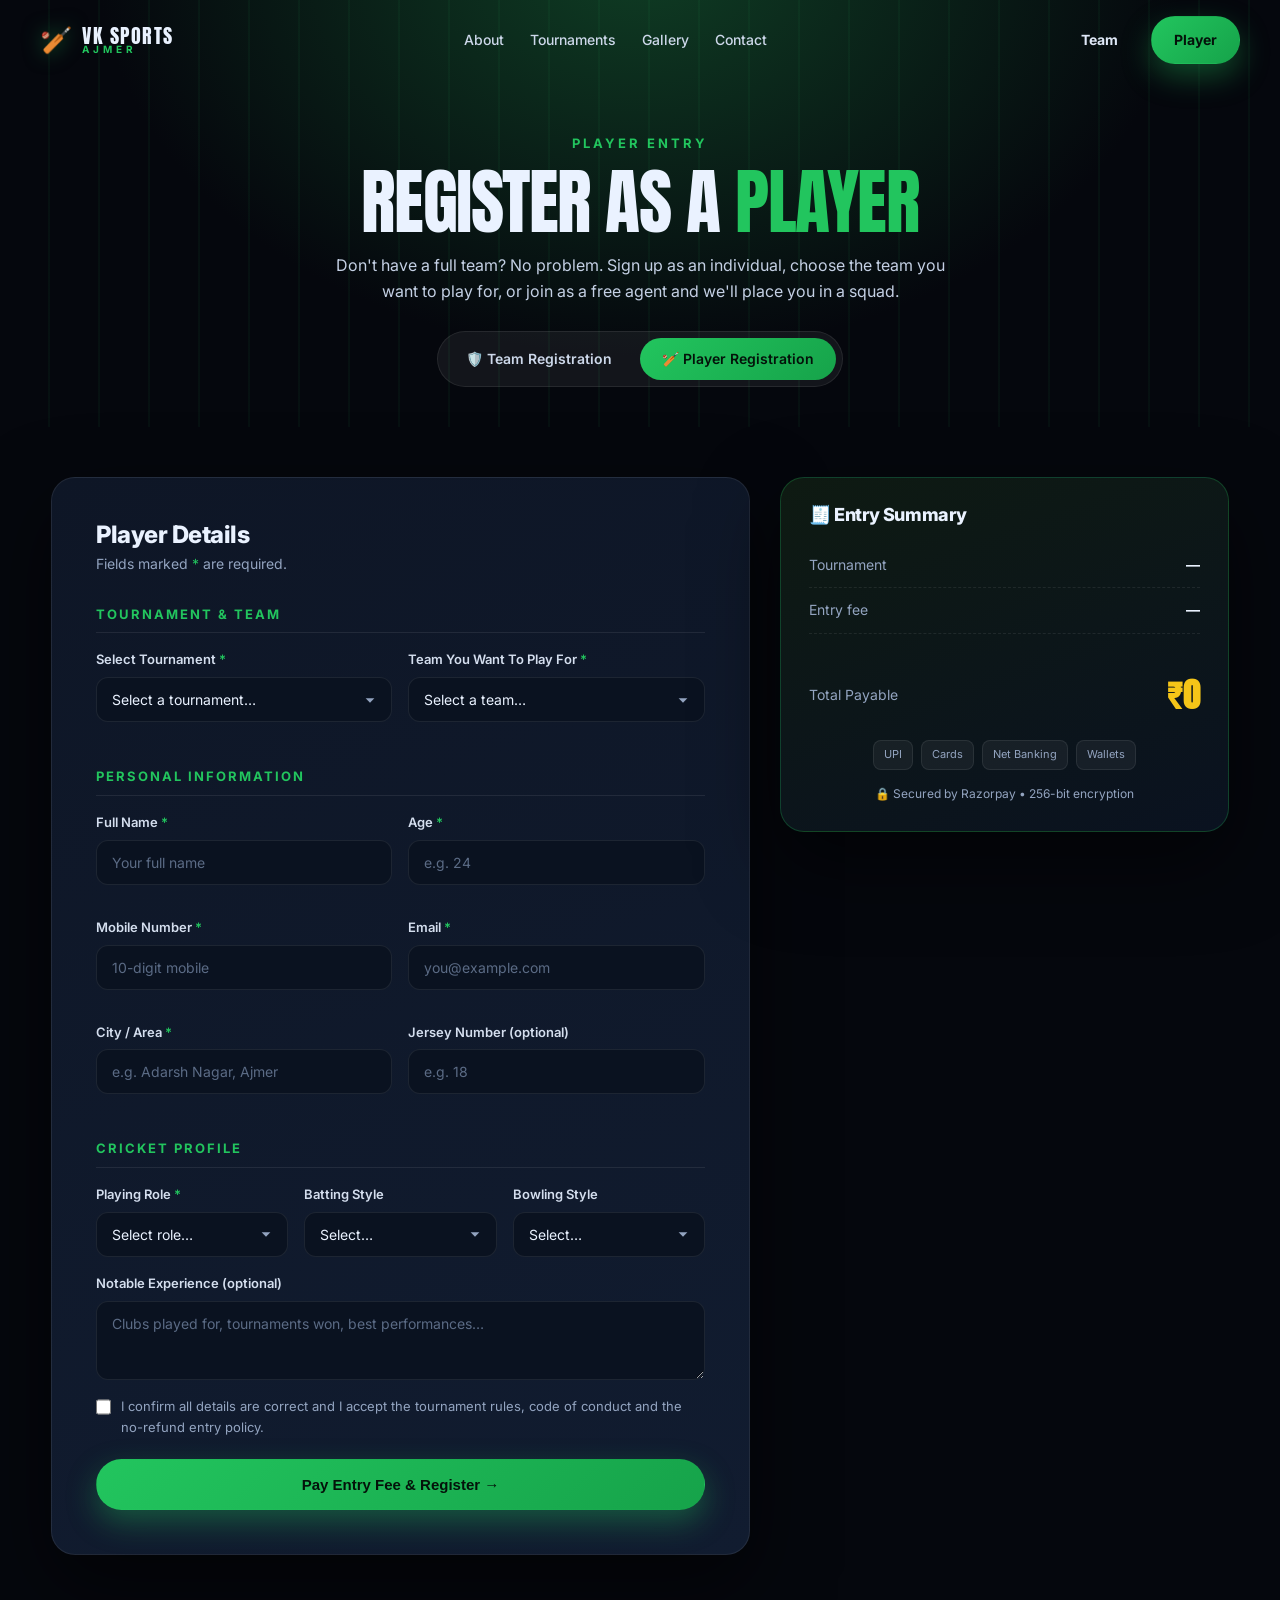
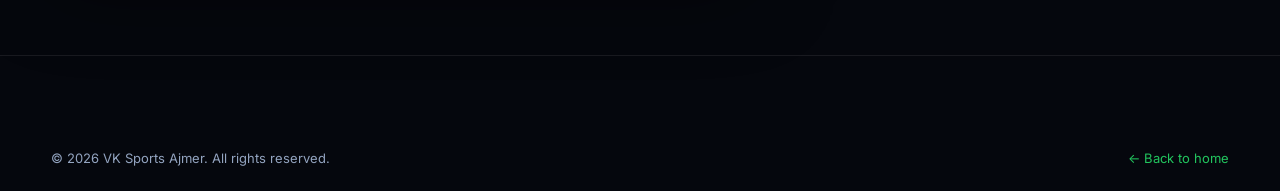
==== register-player.html @ 3b988cfe "Add VK Sports Ajmer 3D cricket tournament website - Cinematic 3D rotating cricket stadium hero (Thre" ====
<!DOCTYPE html>
<html lang="en">
<head>
  <meta charset="UTF-8" />
  <meta name="viewport" content="width=device-width, initial-scale=1.0" />
  <title>Player Registration — VK Sports Ajmer</title>
  <meta name="description" content="Register as an individual cricket player for VK Sports Ajmer tournaments. Pick a team or join as a free agent." />
  <link rel="preconnect" href="https://fonts.googleapis.com" />
  <link rel="preconnect" href="https://fonts.gstatic.com" crossorigin />
  <link href="https://fonts.googleapis.com/css2?family=Anton&family=Inter:wght@300;400;500;600;700;800;900&family=Bebas+Neue&display=swap" rel="stylesheet" />
  <link rel="stylesheet" href="css/style.css" />
  <link rel="icon" href="data:image/svg+xml,<svg xmlns='http://www.w3.org/2000/svg' viewBox='0 0 100 100'><text y='.9em' font-size='90'>🏏</text></svg>" />
</head>
<body>
  <header class="nav scrolled" id="nav">
    <a href="index.html" class="nav-logo">
      <span class="nav-logo-mark">🏏</span>
      <span class="nav-logo-text">VK SPORTS<small>AJMER</small></span>
    </a>
    <nav class="nav-links" id="navLinks">
      <a href="index.html#about">About</a>
      <a href="index.html#tournaments">Tournaments</a>
      <a href="index.html#gallery">Gallery</a>
      <a href="index.html#contact">Contact</a>
    </nav>
    <div class="nav-actions">
      <a href="register-team.html" class="btn btn-ghost">Team</a>
      <a href="register-player.html" class="btn btn-primary">Player</a>
    </div>
    <button class="nav-toggle" id="navToggle" aria-label="Menu"><span></span><span></span><span></span></button>
  </header>

  <section class="reg-hero">
    <div class="container">
      <span class="eyebrow">Player Entry</span>
      <h1>Register As A <span class="accent">Player</span></h1>
      <p>Don't have a full team? No problem. Sign up as an individual, choose the team you want to play for, or join as a free agent and we'll place you in a squad.</p>
      <div class="reg-switch">
        <a href="register-team.html">🛡️ Team Registration</a>
        <a href="register-player.html" class="active">🏏 Player Registration</a>
      </div>
    </div>
  </section>

  <section class="reg-wrap">
    <div class="container reg-layout">
      <!-- FORM -->
      <form class="form-card" id="regForm" data-mode="player" novalidate>
        <h2>Player Details</h2>
        <p class="form-hint">Fields marked <span class="accent">*</span> are required.</p>

        <div class="form-section-title">Tournament &amp; Team</div>
        <div class="grid-2">
          <div class="field">
            <label>Select Tournament <span class="req">*</span></label>
            <select data-tournaments data-field="tournament" required>
              <option value="">Loading…</option>
            </select>
            <span class="error">Please select a tournament.</span>
          </div>
          <div class="field">
            <label>Team You Want To Play For <span class="req">*</span></label>
            <select data-teams data-field="team" required>
              <option value="">Loading…</option>
            </select>
            <span class="error">Please choose a team or free agent.</span>
          </div>
        </div>

        <div class="form-section-title">Personal Information</div>
        <div class="grid-2">
          <div class="field">
            <label>Full Name <span class="req">*</span></label>
            <input type="text" data-field="playerName" placeholder="Your full name" required />
            <span class="error">Enter your name.</span>
          </div>
          <div class="field">
            <label>Age <span class="req">*</span></label>
            <input type="number" data-field="age" placeholder="e.g. 24" min="10" max="70" required />
            <span class="error">Enter your age.</span>
          </div>
          <div class="field">
            <label>Mobile Number <span class="req">*</span></label>
            <input type="tel" data-field="phone" placeholder="10-digit mobile" required />
            <span class="error">Enter a valid mobile number.</span>
          </div>
          <div class="field">
            <label>Email <span class="req">*</span></label>
            <input type="email" data-field="email" placeholder="you@example.com" required />
            <span class="error">Enter a valid email.</span>
          </div>
          <div class="field">
            <label>City / Area <span class="req">*</span></label>
            <input type="text" data-field="city" placeholder="e.g. Adarsh Nagar, Ajmer" required />
            <span class="error">Enter your city/area.</span>
          </div>
          <div class="field">
            <label>Jersey Number (optional)</label>
            <input type="number" data-field="jerseyNo" placeholder="e.g. 18" min="0" max="999" />
          </div>
        </div>

        <div class="form-section-title">Cricket Profile</div>
        <div class="grid-3">
          <div class="field">
            <label>Playing Role <span class="req">*</span></label>
            <select data-field="role" required>
              <option value="">Select role…</option>
              <option>Batter</option>
              <option>Bowler</option>
              <option>All-rounder</option>
              <option>Wicket-keeper</option>
            </select>
            <span class="error">Select your role.</span>
          </div>
          <div class="field">
            <label>Batting Style</label>
            <select data-field="batting">
              <option value="">Select…</option>
              <option>Right-hand bat</option>
              <option>Left-hand bat</option>
            </select>
          </div>
          <div class="field">
            <label>Bowling Style</label>
            <select data-field="bowling">
              <option value="">Select…</option>
              <option>Right-arm fast</option>
              <option>Right-arm medium</option>
              <option>Right-arm off-spin</option>
              <option>Right-arm leg-spin</option>
              <option>Left-arm fast</option>
              <option>Left-arm spin</option>
              <option>None</option>
            </select>
          </div>
        </div>
        <div class="field">
          <label>Notable Experience (optional)</label>
          <textarea data-field="experience" rows="3" placeholder="Clubs played for, tournaments won, best performances…"></textarea>
        </div>

        <div class="checkbox-line" style="margin-top:14px">
          <input type="checkbox" id="consent" />
          <label for="consent">I confirm all details are correct and I accept the tournament rules, code of conduct and the no-refund entry policy.</label>
        </div>

        <button type="submit" class="btn btn-primary btn-lg btn-block" id="submitBtn" style="margin-top:22px">
          Pay Entry Fee &amp; Register →
        </button>
      </form>

      <!-- SUMMARY -->
      <aside class="summary">
        <h3>🧾 Entry Summary</h3>
        <div id="summaryRows"></div>
        <div class="summary-total">
          <span>Total Payable</span>
          <b id="summaryTotal" data-amount="0">₹0</b>
        </div>
        <div class="pay-badges">
          <span>UPI</span><span>Cards</span><span>Net Banking</span><span>Wallets</span>
        </div>
        <div class="secure-note">🔒 Secured by Razorpay • 256-bit encryption</div>
      </aside>
    </div>
  </section>

  <!-- SUCCESS MODAL -->
  <div class="modal" id="successModal">
    <div class="modal-card">
      <div class="modal-check">✓</div>
      <h2 id="modalTitle">You're In! 🎉</h2>
      <p id="modalMsg">You are registered.</p>
      <div class="modal-id" id="modalId">Ref: —</div>
      <p style="font-size:13px;color:var(--muted)">A confirmation with next steps will be shared on your registered mobile &amp; email.</p>
      <button class="btn btn-primary btn-lg btn-block" id="modalClose" style="margin-top:18px">Done</button>
    </div>
  </div>

  <footer class="footer">
    <div class="footer-bottom container" style="border:none">
      <span>© <span id="year"></span> VK Sports Ajmer. All rights reserved.</span>
      <a href="index.html" style="color:var(--green)">← Back to home</a>
    </div>
  </footer>

  <script src="js/data.js"></script>
  <script src="js/main.js"></script>
  <script src="js/register.js"></script>
</body>
</html>
---- css/style.css ----
/* =========================================================
   VK Sports Ajmer — Cinematic Cricket Theme
   ========================================================= */
:root{
  --bg:#05070d;
  --bg-2:#0a0f1c;
  --panel:#0e1626;
  --panel-2:#111c30;
  --line:rgba(255,255,255,.08);
  --text:#eaf2ff;
  --muted:#93a4c0;
  --green:#22c55e;
  --green-2:#16a34a;
  --gold:#f5c518;
  --sky:#38bdf8;
  --pink:#e879f9;
  --shadow:0 30px 80px rgba(0,0,0,.55);
  --r:18px;
}

*{box-sizing:border-box;margin:0;padding:0}
html{scroll-behavior:smooth}
body{
  font-family:'Inter',system-ui,sans-serif;
  background:var(--bg);
  color:var(--text);
  overflow-x:hidden;
  line-height:1.6;
}
h1,h2,h3,h4{line-height:1.05;font-weight:800;letter-spacing:-.02em}
a{color:inherit;text-decoration:none}
img{max-width:100%;display:block}
section{position:relative}
.container{width:min(1200px,92vw);margin:0 auto}
.accent{color:var(--green)}
::selection{background:var(--green);color:#04120a}

/* ---------- Scrollbar ---------- */
::-webkit-scrollbar{width:10px}
::-webkit-scrollbar-track{background:var(--bg)}
::-webkit-scrollbar-thumb{background:linear-gradient(var(--green),var(--green-2));border-radius:20px}

/* ---------- Loader ---------- */
.loader{
  position:fixed;inset:0;z-index:2000;background:radial-gradient(circle at 50% 40%,#0b1a12,#05070d 70%);
  display:flex;flex-direction:column;align-items:center;justify-content:center;gap:22px;
  transition:opacity .8s ease,visibility .8s ease;
}
.loader.hide{opacity:0;visibility:hidden}
.loader-ball{
  width:64px;height:64px;border-radius:50%;
  background:radial-gradient(circle at 32% 30%,#d7ff5a,#8bd10f 45%,#4e7a06);
  box-shadow:0 0 40px rgba(139,209,15,.6),inset -8px -8px 16px rgba(0,0,0,.4);
  position:relative;animation:bounce 1s cubic-bezier(.6,.05,.4,.95) infinite alternate;
}
.loader-ball::before,.loader-ball::after{content:"";position:absolute;inset:0;border-radius:50%;border:2px dashed rgba(255,255,255,.35)}
.loader-ball::after{transform:rotate(90deg)}
@keyframes bounce{from{transform:translateY(-18px) scale(1)}to{transform:translateY(18px) scale(1.05)}}
.loader-text{font-family:'Anton',sans-serif;font-size:clamp(22px,4vw,34px);letter-spacing:3px;background:linear-gradient(90deg,#eaffd0,var(--green));-webkit-background-clip:text;background-clip:text;color:transparent}
.loader-bar{width:220px;height:6px;border-radius:20px;background:rgba(255,255,255,.1);overflow:hidden}
.loader-bar span{display:block;height:100%;width:0;background:linear-gradient(90deg,var(--green),var(--gold));transition:width .3s}
.loader-sub{color:var(--muted);font-size:13px;letter-spacing:1px}

/* ---------- Buttons ---------- */
.btn{
  --pad:12px 22px;display:inline-flex;align-items:center;gap:8px;padding:var(--pad);
  border-radius:100px;font-weight:700;font-size:14px;cursor:pointer;border:1px solid transparent;
  transition:transform .25s cubic-bezier(.2,.8,.2,1),box-shadow .25s,background .25s,color .25s;white-space:nowrap;
}
.btn:hover{transform:translateY(-3px)}
.btn-lg{--pad:16px 30px;font-size:15px}
.btn-primary{background:linear-gradient(135deg,var(--green),var(--green-2));color:#04120a;box-shadow:0 12px 30px rgba(34,197,94,.35)}
.btn-primary:hover{box-shadow:0 18px 44px rgba(34,197,94,.55)}
.btn-outline{border-color:rgba(255,255,255,.35);color:#fff;background:rgba(255,255,255,.04);backdrop-filter:blur(6px)}
.btn-outline:hover{border-color:var(--green);color:var(--green)}
.btn-ghost{color:#dfe8f7;background:transparent;border-color:transparent}
.btn-ghost:hover{color:var(--green)}
.btn-block{width:100%;justify-content:center}

/* ---------- Navigation ---------- */
.nav{
  position:fixed;top:0;left:0;right:0;z-index:1000;display:flex;align-items:center;justify-content:space-between;
  padding:16px min(4vw,40px);transition:background .4s,backdrop-filter .4s,padding .4s,border-color .4s;
  border-bottom:1px solid transparent;
}
.nav.scrolled{background:rgba(7,10,18,.72);backdrop-filter:blur(14px);border-color:var(--line);padding:10px min(4vw,40px)}
.nav-logo{display:flex;align-items:center;gap:10px}
.nav-logo-mark{font-size:26px;filter:drop-shadow(0 0 10px rgba(34,197,94,.5))}
.nav-logo-text{font-family:'Anton',sans-serif;font-size:20px;letter-spacing:1.5px;line-height:.9;display:flex;flex-direction:column}
.nav-logo-text small{font-size:10px;letter-spacing:4px;color:var(--green);font-family:'Inter';font-weight:700}
.nav-links{display:flex;gap:26px}
.nav-links a{font-size:14px;font-weight:500;color:#cdd8ea;position:relative;padding:4px 0}
.nav-links a::after{content:"";position:absolute;left:0;bottom:-2px;width:0;height:2px;background:var(--green);transition:width .3s}
.nav-links a:hover{color:#fff}
.nav-links a:hover::after{width:100%}
.nav-actions{display:flex;gap:10px;align-items:center}
.nav-toggle{display:none;flex-direction:column;gap:5px;background:none;border:none;cursor:pointer;padding:6px}
.nav-toggle span{width:26px;height:2px;background:#fff;transition:.3s}

/* ---------- HERO ---------- */
.hero{height:100vh;min-height:640px;position:relative;overflow:hidden;display:flex;align-items:center}
#stadium-canvas{position:absolute;inset:0;width:100%;height:100%;display:block}
.hero-vignette{position:absolute;inset:0;pointer-events:none;
  background:radial-gradient(ellipse at 50% 65%,transparent 30%,rgba(3,5,10,.55) 78%,rgba(3,5,10,.95) 100%),
             linear-gradient(180deg,rgba(3,5,10,.35),transparent 30%,transparent 60%,rgba(3,5,10,.85))}
.hero-content{position:relative;z-index:5;width:min(1200px,92vw);margin:0 auto;padding-top:60px}
.hero-badge{display:inline-flex;align-items:center;gap:8px;padding:8px 16px;border-radius:100px;
  background:rgba(34,197,94,.12);border:1px solid rgba(34,197,94,.35);color:#c7f9d8;font-size:13px;font-weight:600;
  backdrop-filter:blur(6px);margin-bottom:22px}
.hero-title{font-family:'Anton',sans-serif;font-weight:400;font-size:clamp(46px,9vw,120px);line-height:.92;letter-spacing:1px;text-transform:uppercase}
.hero-title .line{display:block;position:relative}
.hero-title .accent{background:linear-gradient(90deg,#eaffd0,var(--green) 50%,#0bbd63);-webkit-background-clip:text;background-clip:text;color:transparent;filter:drop-shadow(0 6px 30px rgba(34,197,94,.35))}
.hero-sub{max-width:620px;margin:22px 0 32px;color:#c4d0e4;font-size:clamp(15px,1.6vw,19px)}
.hero-cta{display:flex;gap:14px;flex-wrap:wrap}
.hero-scroll{position:absolute;bottom:26px;left:0;display:flex;align-items:center;gap:12px;color:var(--muted);font-size:12px;letter-spacing:2px;text-transform:uppercase}
.mouse{width:22px;height:36px;border:2px solid var(--muted);border-radius:14px;position:relative}
.mouse span{position:absolute;top:6px;left:50%;transform:translateX(-50%);width:4px;height:8px;border-radius:4px;background:var(--green);animation:scrollmouse 1.5s infinite}
@keyframes scrollmouse{0%{opacity:0;transform:translate(-50%,0)}40%{opacity:1}100%{opacity:0;transform:translate(-50%,12px)}}

/* ---------- Marquee ---------- */
.marquee{background:linear-gradient(90deg,var(--green-2),var(--green));color:#04120a;overflow:hidden;white-space:nowrap;padding:12px 0;border-top:1px solid rgba(0,0,0,.2);border-bottom:1px solid rgba(0,0,0,.2)}
.marquee-track{display:inline-flex;gap:26px;align-items:center;animation:marquee 26s linear infinite;font-family:'Bebas Neue',sans-serif;font-size:20px;letter-spacing:2px}
.marquee-track span{opacity:.9}
@keyframes marquee{from{transform:translateX(0)}to{transform:translateX(-50%)}}

/* ---------- Section basics ---------- */
.section{padding:clamp(70px,10vw,140px) 0}
.eyebrow{display:inline-block;color:var(--green);font-weight:700;font-size:13px;letter-spacing:3px;text-transform:uppercase;margin-bottom:14px}
.section-title{font-size:clamp(30px,5vw,58px)}
.section-head{margin-bottom:56px}
.section-head.center{text-align:center;max-width:720px;margin-inline:auto}
.section-desc{color:var(--muted);margin-top:14px;font-size:17px}

/* ---------- About ---------- */
.about{background:linear-gradient(180deg,var(--bg),var(--bg-2))}
.about-grid{display:grid;grid-template-columns:1fr 1.1fr;gap:60px;align-items:center}
.about-text p{color:#c0cce0;margin-bottom:16px}
.about-list{list-style:none;margin:22px 0 28px;display:grid;gap:12px}
.about-list li{color:#d4deee;font-weight:500}
.about-visual{display:flex;justify-content:center}
.about-card-3d{position:relative;width:min(420px,80vw);aspect-ratio:1;border-radius:30px;
  background:radial-gradient(circle at 50% 40%,#0f3d24,#0a1f14 70%);border:1px solid rgba(34,197,94,.25);
  display:grid;place-items:center;overflow:hidden;box-shadow:var(--shadow);
  transform:rotateX(12deg) rotateY(-12deg);transform-style:preserve-3d;transition:transform .3s}
.about-card-3d:hover{transform:rotateX(4deg) rotateY(-4deg)}
.about-emoji{font-size:120px;filter:drop-shadow(0 20px 40px rgba(0,0,0,.6));z-index:2}
.about-pitch{position:absolute;width:60px;height:80%;background:repeating-linear-gradient(180deg,#caa46a,#caa46a 12px,#bb9358 12px,#bb9358 24px);border-radius:8px;transform:rotate(0);box-shadow:0 0 40px rgba(0,0,0,.5);opacity:.35}
.about-glow{position:absolute;inset:0;background:conic-gradient(from 0deg,transparent,rgba(34,197,94,.25),transparent 30%);animation:spin 8s linear infinite}
@keyframes spin{to{transform:rotate(360deg)}}

/* ---------- Stats ---------- */
.stats{background:var(--bg-2);border-top:1px solid var(--line);border-bottom:1px solid var(--line)}
.stats-grid{display:grid;grid-template-columns:repeat(4,1fr);gap:22px}
.stat-card{background:linear-gradient(160deg,var(--panel),var(--panel-2));border:1px solid var(--line);border-radius:var(--r);padding:36px 26px;text-align:center;position:relative;overflow:hidden}
.stat-card::before{content:"";position:absolute;top:-40%;left:-40%;width:80%;height:80%;background:radial-gradient(circle,rgba(34,197,94,.18),transparent 70%);filter:blur(20px)}
.stat-num{font-family:'Anton',sans-serif;font-size:clamp(38px,5vw,56px);background:linear-gradient(90deg,#fff,var(--green));-webkit-background-clip:text;background-clip:text;color:transparent;position:relative}
.stat-label{color:var(--muted);font-size:14px;margin-top:8px;font-weight:500;position:relative}

/* ---------- Tournaments ---------- */
.tournaments{background:linear-gradient(180deg,var(--bg-2),var(--bg))}
.tournament-grid{display:grid;grid-template-columns:repeat(2,1fr);gap:26px}
.t-card{position:relative;border-radius:22px;overflow:hidden;padding:30px;background:linear-gradient(160deg,var(--panel),#0a1220);
  border:1px solid var(--line);box-shadow:var(--shadow);transition:transform .35s,border-color .35s}
.t-card:hover{transform:translateY(-8px);border-color:rgba(34,197,94,.5)}
.t-card::after{content:"";position:absolute;inset:0;background:radial-gradient(circle at 90% 0%,var(--card-accent,rgba(34,197,94,.18)),transparent 55%);pointer-events:none}
.t-top{display:flex;justify-content:space-between;align-items:flex-start;margin-bottom:18px;position:relative;z-index:2}
.t-tag{font-size:11px;font-weight:700;letter-spacing:1.5px;text-transform:uppercase;padding:6px 12px;border-radius:100px;background:rgba(255,255,255,.08);border:1px solid var(--line)}
.t-prize{text-align:right}
.t-prize small{display:block;color:var(--muted);font-size:11px;text-transform:uppercase;letter-spacing:1px}
.t-prize b{font-family:'Anton',sans-serif;font-size:26px;color:var(--gold)}
.t-name{font-size:24px;margin-bottom:6px;position:relative;z-index:2}
.t-format{color:var(--green);font-size:13px;font-weight:600;margin-bottom:18px;position:relative;z-index:2}
.t-meta{display:grid;grid-template-columns:1fr 1fr;gap:12px;margin-bottom:22px;position:relative;z-index:2}
.t-meta div{font-size:13px;color:#cdd8ea}
.t-meta span{display:block;color:var(--muted);font-size:11px;text-transform:uppercase;letter-spacing:1px;margin-bottom:2px}
.t-actions{display:flex;gap:10px;position:relative;z-index:2}
.t-fee{font-size:13px;color:var(--muted);margin-top:14px;position:relative;z-index:2}

/* ---------- How ---------- */
.how{background:var(--bg)}
.how-grid{display:grid;grid-template-columns:repeat(4,1fr);gap:22px}
.how-step{background:linear-gradient(160deg,var(--panel),var(--panel-2));border:1px solid var(--line);border-radius:var(--r);padding:32px 26px;position:relative}
.how-num{font-family:'Anton',sans-serif;font-size:44px;color:transparent;-webkit-text-stroke:1.5px rgba(34,197,94,.55);margin-bottom:14px}
.how-step h3{font-size:19px;margin-bottom:8px}
.how-step p{color:var(--muted);font-size:14px}

/* ---------- Gallery ---------- */
.gallery{background:linear-gradient(180deg,var(--bg),var(--bg-2))}
.gallery-grid{display:grid;grid-template-columns:repeat(4,1fr);gap:16px}
.g-tile{aspect-ratio:1;border-radius:16px;border:1px solid var(--line);position:relative;overflow:hidden;
  display:grid;place-items:center;background:linear-gradient(160deg,#0f2a1c,#0a1220);cursor:pointer;transition:transform .35s}
.g-tile:hover{transform:scale(1.04)}
.g-tile .g-icon{font-size:52px;transition:transform .4s}
.g-tile:hover .g-icon{transform:scale(1.15) rotate(-6deg)}
.g-tile .g-label{position:absolute;left:0;right:0;bottom:0;padding:14px;font-size:13px;font-weight:600;
  background:linear-gradient(transparent,rgba(0,0,0,.8));transform:translateY(100%);transition:transform .35s}
.g-tile:hover .g-label{transform:translateY(0)}

/* ---------- CTA band ---------- */
.cta-band{padding:clamp(60px,8vw,110px) 0;text-align:center;
  background:linear-gradient(135deg,#0b3a22,#0a1220);border-top:1px solid var(--line);border-bottom:1px solid var(--line);position:relative;overflow:hidden}
.cta-band::before{content:"🏏";position:absolute;font-size:280px;opacity:.05;top:50%;left:50%;transform:translate(-50%,-50%)}
.cta-inner{position:relative;z-index:2;width:min(760px,92vw);margin:0 auto}
.cta-inner h2{font-size:clamp(30px,5vw,52px);margin-bottom:12px}
.cta-inner p{color:#c9d5e8;margin-bottom:28px;font-size:18px}
.cta-inner .hero-cta{justify-content:center}

/* ---------- Footer ---------- */
.footer{background:#05070d;padding-top:70px;border-top:1px solid var(--line)}
.footer-grid{display:grid;grid-template-columns:1.5fr 1fr 1fr;gap:40px;padding-bottom:40px}
.footer-about{color:var(--muted);margin-top:16px;max-width:340px;font-size:14px}
.footer h4{margin-bottom:16px;font-size:15px}
.footer-grid a{display:block;color:#b6c3d8;font-size:14px;margin-bottom:10px}
.footer-grid a:hover{color:var(--green)}
.footer-grid p{color:var(--muted);font-size:14px;margin-bottom:10px}
.socials{display:flex;gap:12px;margin-top:14px}
.socials a{width:38px;height:38px;border-radius:50%;background:rgba(255,255,255,.06);border:1px solid var(--line);display:grid;place-items:center;font-size:16px;margin:0}
.socials a:hover{background:var(--green);transform:translateY(-3px)}
.footer-bottom{display:flex;justify-content:space-between;align-items:center;padding:22px 0;border-top:1px solid var(--line);color:var(--muted);font-size:13px}

/* ---------- Reveal animation ---------- */
.reveal{opacity:0;transform:translateY(40px);transition:opacity .8s cubic-bezier(.2,.8,.2,1),transform .8s cubic-bezier(.2,.8,.2,1)}
.reveal.in{opacity:1;transform:none}

/* =========================================================
   REGISTRATION PAGES
   ========================================================= */
.reg-hero{padding:130px 0 40px;position:relative;overflow:hidden;
  background:radial-gradient(ellipse at 50% -10%,#0f3d24,#05070d 60%)}
.reg-hero::before{content:"";position:absolute;inset:0;background:
  repeating-linear-gradient(90deg,transparent,transparent 48px,rgba(34,197,94,.05) 48px,rgba(34,197,94,.05) 50px);pointer-events:none}
.reg-hero .container{position:relative;z-index:2;text-align:center}
.reg-hero .eyebrow{margin-bottom:10px}
.reg-hero h1{font-family:'Anton',sans-serif;font-weight:400;font-size:clamp(36px,6vw,72px);text-transform:uppercase}
.reg-hero p{color:#c4d0e4;max-width:620px;margin:14px auto 0}
.reg-switch{display:inline-flex;gap:6px;padding:6px;border-radius:100px;background:rgba(255,255,255,.06);border:1px solid var(--line);margin-top:26px}
.reg-switch a{padding:10px 22px;border-radius:100px;font-size:14px;font-weight:600;color:#cdd8ea;transition:.25s}
.reg-switch a.active{background:linear-gradient(135deg,var(--green),var(--green-2));color:#04120a}

.reg-wrap{padding:50px 0 100px}
.reg-layout{display:grid;grid-template-columns:1.4fr .9fr;gap:30px;align-items:start}
.form-card{background:linear-gradient(160deg,var(--panel),var(--panel-2));border:1px solid var(--line);border-radius:24px;padding:clamp(24px,4vw,44px);box-shadow:var(--shadow)}
.form-card h2{font-size:24px;margin-bottom:6px}
.form-card .form-hint{color:var(--muted);font-size:14px;margin-bottom:28px}
.form-section-title{font-size:13px;text-transform:uppercase;letter-spacing:2px;color:var(--green);font-weight:700;margin:28px 0 16px;padding-bottom:8px;border-bottom:1px solid var(--line)}
.form-section-title:first-of-type{margin-top:0}
.grid-2{display:grid;grid-template-columns:1fr 1fr;gap:16px}
.grid-3{display:grid;grid-template-columns:1fr 1fr 1fr;gap:16px}
.field{margin-bottom:16px;display:flex;flex-direction:column;gap:7px}
.field label{font-size:13px;font-weight:600;color:#d4deee}
.field label .req{color:var(--green)}
.field input,.field select,.field textarea{
  width:100%;padding:13px 15px;border-radius:12px;background:#0a1220;border:1px solid var(--line);
  color:var(--text);font-size:14px;font-family:inherit;transition:border-color .25s,box-shadow .25s}
.field input:focus,.field select:focus,.field textarea:focus{outline:none;border-color:var(--green);box-shadow:0 0 0 3px rgba(34,197,94,.15)}
.field input::placeholder,.field textarea::placeholder{color:#5b6b85}
.field select{appearance:none;background-image:url("data:image/svg+xml,%3Csvg xmlns='http://www.w3.org/2000/svg' width='14' height='14' fill='%2393a4c0' viewBox='0 0 16 16'%3E%3Cpath d='M8 11L3 6h10z'/%3E%3C/svg%3E");background-repeat:no-repeat;background-position:right 14px center;padding-right:38px}
.field .error{color:#ff6b6b;font-size:12px;display:none}
.field.invalid input,.field.invalid select{border-color:#ff6b6b}
.field.invalid .error{display:block}

.players-list{display:flex;flex-direction:column;gap:12px}
.player-row{display:grid;grid-template-columns:26px 1fr 1fr 40px;gap:10px;align-items:center;
  background:#0a1220;border:1px solid var(--line);border-radius:12px;padding:10px 12px}
.player-row .pnum{width:26px;height:26px;border-radius:50%;background:rgba(34,197,94,.15);color:var(--green);display:grid;place-items:center;font-size:12px;font-weight:700}
.player-row input,.player-row select{padding:9px 11px;background:#070d17}
.player-row .remove{background:none;border:none;color:#ff6b6b;font-size:18px;cursor:pointer;width:34px;height:34px;border-radius:8px}
.player-row .remove:hover{background:rgba(255,107,107,.12)}
.add-player{margin-top:6px;font-size:13px;color:var(--green);background:rgba(34,197,94,.1);border:1px dashed rgba(34,197,94,.4);border-radius:10px;padding:11px;cursor:pointer;font-weight:600;transition:.25s}
.add-player:hover{background:rgba(34,197,94,.18)}

.checkbox-line{display:flex;gap:10px;align-items:flex-start;font-size:13px;color:var(--muted);margin-top:6px}
.checkbox-line input{width:18px;height:18px;margin-top:2px;accent-color:var(--green)}

/* Summary sidebar */
.summary{position:sticky;top:96px;background:linear-gradient(160deg,#0e1a12,#0a1220);border:1px solid rgba(34,197,94,.25);border-radius:24px;padding:28px;box-shadow:var(--shadow)}
.summary h3{font-size:18px;margin-bottom:18px;display:flex;align-items:center;gap:8px}
.summary-row{display:flex;justify-content:space-between;gap:10px;padding:11px 0;border-bottom:1px dashed var(--line);font-size:14px}
.summary-row span{color:var(--muted)}
.summary-row b{text-align:right}
.summary-total{display:flex;justify-content:space-between;align-items:center;margin:18px 0;padding-top:16px}
.summary-total span{font-size:14px;color:var(--muted)}
.summary-total b{font-family:'Anton',sans-serif;font-size:34px;color:var(--gold)}
.pay-badges{display:flex;gap:8px;flex-wrap:wrap;margin-top:16px;justify-content:center}
.pay-badges span{font-size:11px;color:var(--muted);background:rgba(255,255,255,.05);border:1px solid var(--line);padding:5px 10px;border-radius:8px}
.secure-note{margin-top:14px;font-size:12px;color:var(--muted);text-align:center;display:flex;align-items:center;gap:6px;justify-content:center}

/* Success modal */
.modal{position:fixed;inset:0;z-index:1500;display:none;align-items:center;justify-content:center;padding:20px;
  background:rgba(3,5,10,.75);backdrop-filter:blur(8px)}
.modal.show{display:flex;animation:fade .3s}
@keyframes fade{from{opacity:0}to{opacity:1}}
.modal-card{background:linear-gradient(160deg,var(--panel),var(--panel-2));border:1px solid rgba(34,197,94,.4);border-radius:24px;padding:44px 36px;text-align:center;max-width:440px;width:100%;box-shadow:var(--shadow);animation:pop .4s cubic-bezier(.2,1.4,.4,1)}
@keyframes pop{from{transform:scale(.85);opacity:0}to{transform:scale(1);opacity:1}}
.modal-check{width:84px;height:84px;border-radius:50%;background:radial-gradient(circle,var(--green),var(--green-2));display:grid;place-items:center;margin:0 auto 20px;font-size:44px;box-shadow:0 0 40px rgba(34,197,94,.5)}
.modal-card h2{font-size:26px;margin-bottom:10px}
.modal-card p{color:#c4d0e4;margin-bottom:8px}
.modal-id{display:inline-block;margin:12px 0 22px;font-family:monospace;font-size:15px;background:#0a1220;border:1px solid var(--line);padding:10px 18px;border-radius:10px;color:var(--green);letter-spacing:1px}

/* ---------- Responsive ---------- */
@media(max-width:960px){
  .nav-links,.nav-actions{display:none}
  .nav-toggle{display:flex}
  .nav.open .nav-links{display:flex;position:absolute;top:100%;left:0;right:0;flex-direction:column;gap:0;
    background:rgba(7,10,18,.97);backdrop-filter:blur(14px);padding:14px 24px;border-bottom:1px solid var(--line)}
  .nav.open .nav-links a{padding:14px 0;border-bottom:1px solid var(--line)}
  .nav.open .nav-actions{display:flex;position:absolute;top:calc(100% + 220px);left:0;right:0;flex-direction:column;
    padding:0 24px 18px;background:rgba(7,10,18,.97)}
  .nav.open .nav-actions .btn{width:100%;justify-content:center}
  .about-grid{grid-template-columns:1fr;gap:40px}
  .stats-grid{grid-template-columns:repeat(2,1fr)}
  .tournament-grid{grid-template-columns:1fr}
  .how-grid{grid-template-columns:repeat(2,1fr)}
  .gallery-grid{grid-template-columns:repeat(2,1fr)}
  .reg-layout{grid-template-columns:1fr}
  .summary{position:relative;top:0}
  .footer-grid{grid-template-columns:1fr;gap:28px}
  .footer-bottom{flex-direction:column;gap:8px;text-align:center}
}
@media(max-width:520px){
  .grid-2,.grid-3{grid-template-columns:1fr}
  .stats-grid{grid-template-columns:1fr}
  .how-grid{grid-template-columns:1fr}
  .player-row{grid-template-columns:22px 1fr 34px;grid-auto-rows:auto}
  .player-row select{grid-column:2/4}
  .hero-cta{flex-direction:column}
  .hero-cta .btn{width:100%;justify-content:center}
}
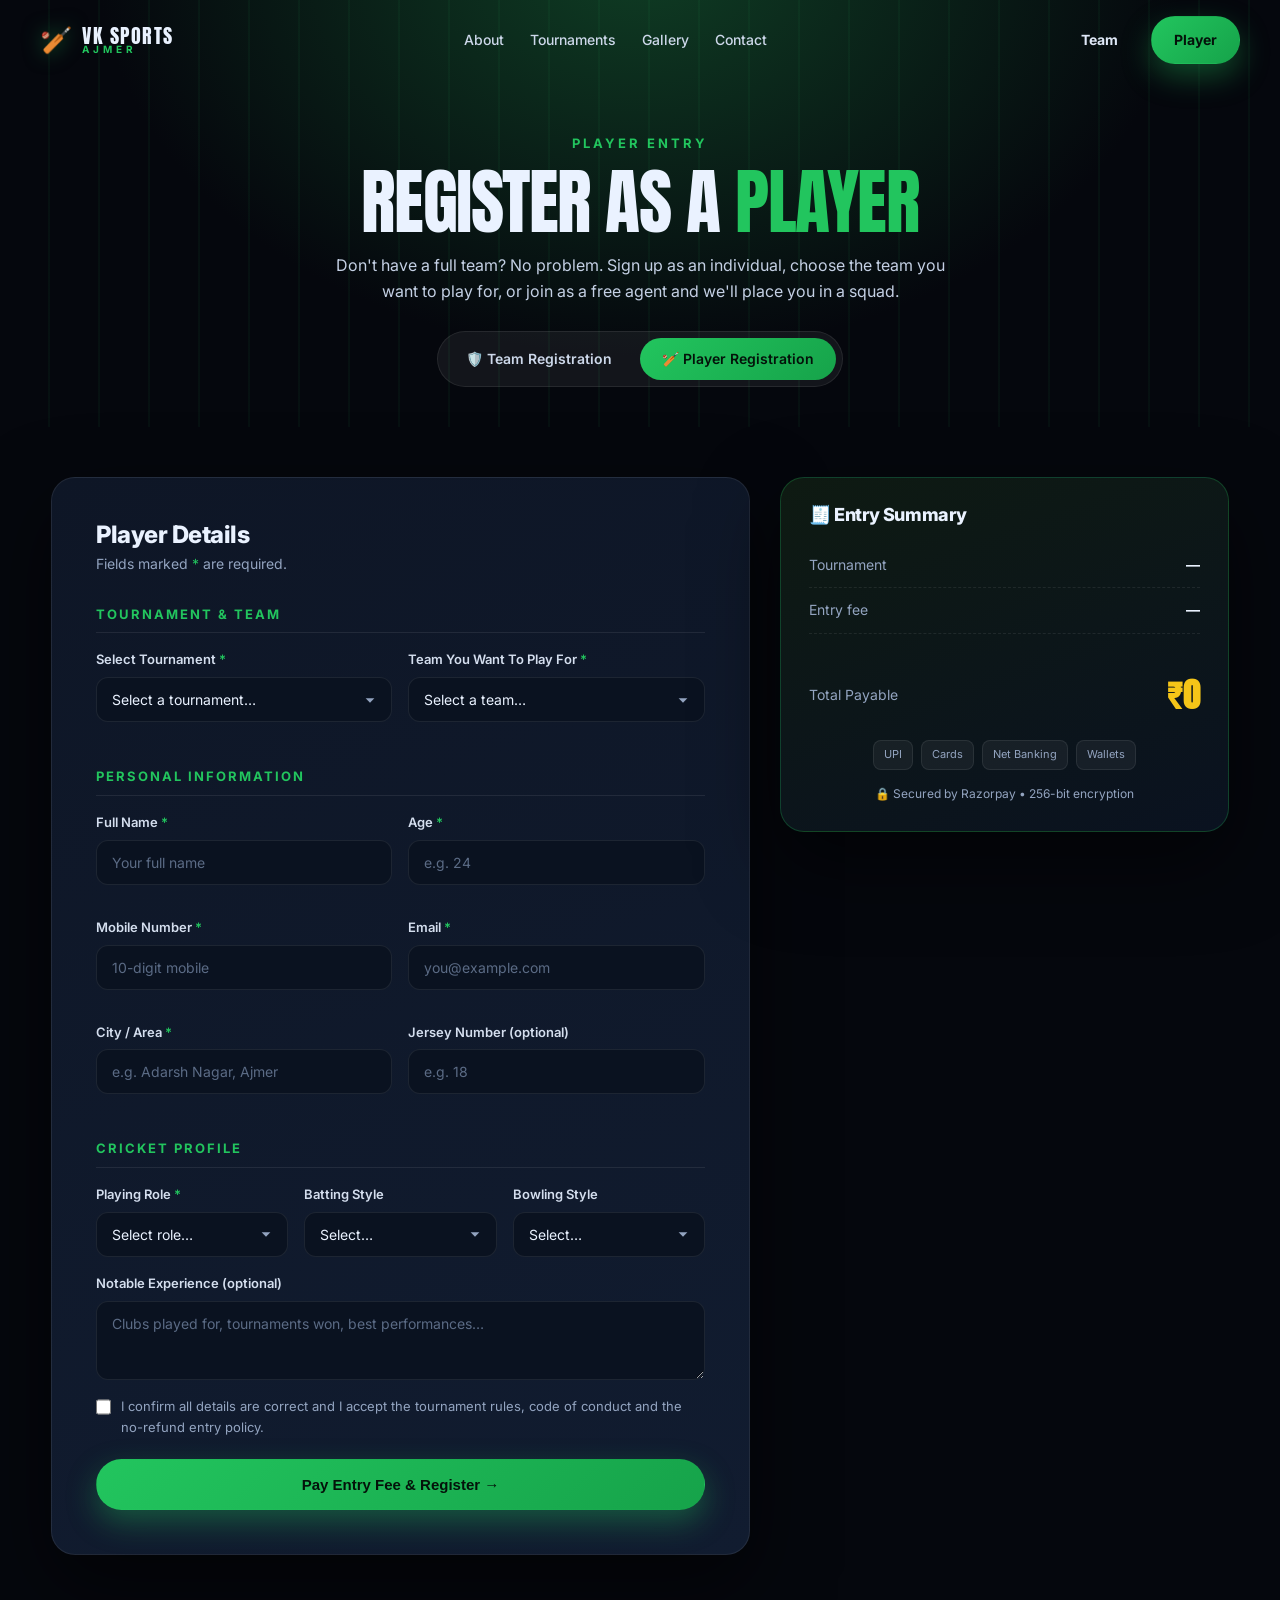
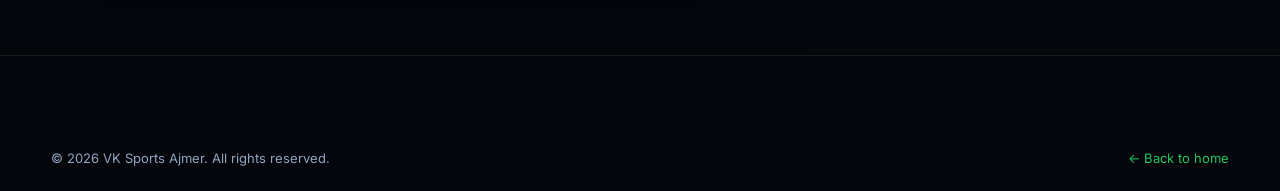
==== commit 98ad4bd7: "Add cache-busting version params to CSS/JS so browsers fetch the latest build" ====
--- a/register-player.html
+++ b/register-player.html
@@ -8,7 +8,7 @@
   <link rel="preconnect" href="https://fonts.googleapis.com" />
   <link rel="preconnect" href="https://fonts.gstatic.com" crossorigin />
   <link href="https://fonts.googleapis.com/css2?family=Anton&family=Inter:wght@300;400;500;600;700;800;900&family=Bebas+Neue&display=swap" rel="stylesheet" />
-  <link rel="stylesheet" href="css/style.css" />
+  <link rel="stylesheet" href="css/style.css?v=9" />
   <link rel="icon" href="data:image/svg+xml,<svg xmlns='http://www.w3.org/2000/svg' viewBox='0 0 100 100'><text y='.9em' font-size='90'>🏏</text></svg>" />
 </head>
 <body>
@@ -185,8 +185,8 @@
     </div>
   </footer>
 
-  <script src="js/data.js"></script>
-  <script src="js/main.js"></script>
-  <script src="js/register.js"></script>
+  <script src="js/data.js?v=9"></script>
+  <script src="js/main.js?v=9"></script>
+  <script src="js/register.js?v=9"></script>
 </body>
 </html>
--- a/css/style.css
+++ b/css/style.css
@@ -326,3 +326,104 @@
   .hero-cta{flex-direction:column}
   .hero-cta .btn{width:100%;justify-content:center}
 }
+
+
+/* =========================================================
+   CINEMATIC FLYTHROUGH OVERRIDES
+   Fixed 3D world + transparent floating scroll stages
+   ========================================================= */
+#stadium-canvas{
+  position:fixed;inset:0;width:100vw;height:100vh;display:block;z-index:0;pointer-events:none;
+}
+.world-overlay{
+  position:fixed;inset:0;z-index:1;pointer-events:none;
+  background:
+    radial-gradient(ellipse at 50% 42%,transparent 38%,rgba(3,5,12,.35) 74%,rgba(3,5,12,.72) 100%),
+    linear-gradient(180deg,rgba(3,5,12,.55),transparent 22%,transparent 70%,rgba(3,5,12,.65));
+}
+.scene{position:relative;z-index:2}
+
+/* scroll progress */
+.scroll-progress{position:fixed;top:0;left:0;right:0;height:3px;z-index:1200;background:rgba(255,255,255,.06)}
+.scroll-progress span{display:block;height:100%;width:0;background:linear-gradient(90deg,var(--green),var(--gold));box-shadow:0 0 12px rgba(34,197,94,.7)}
+
+/* stages float over the 3D world */
+.stage{
+  min-height:100vh;display:flex;align-items:center;justify-content:center;
+  padding:120px 0;position:relative;background:transparent;
+}
+.stage .container{width:min(1200px,92vw)}
+
+/* glassmorphism panels */
+.glass{
+  background:linear-gradient(160deg,rgba(14,22,38,.72),rgba(10,16,28,.62));
+  border:1px solid rgba(255,255,255,.12);
+  backdrop-filter:blur(16px) saturate(140%);
+  -webkit-backdrop-filter:blur(16px) saturate(140%);
+  border-radius:26px;padding:clamp(26px,4vw,46px);
+  box-shadow:0 30px 80px rgba(0,0,0,.5),inset 0 1px 0 rgba(255,255,255,.08);
+}
+.stage .about-text p,.stage .about-list{max-width:none}
+.about-list{list-style:none;margin:20px 0 26px;display:grid;gap:11px}
+.about-list li{color:#dbe6f6;font-weight:500}
+.section-head.center{text-align:center;max-width:720px;margin:0 auto 46px}
+
+/* ---- HERO stage ---- */
+.stage-hero{flex-direction:column;text-align:center;justify-content:center}
+.hero-center{position:relative;z-index:5;width:min(1000px,92vw)}
+.hero-center .hero-title{font-family:'Anton',sans-serif;font-weight:400;font-size:clamp(56px,13vw,180px);line-height:.86;letter-spacing:2px;text-transform:uppercase;text-shadow:0 20px 60px rgba(0,0,0,.6)}
+.hero-center .hero-title .line{display:block}
+.hero-center .hero-title .accent{background:linear-gradient(90deg,#eaffd0,var(--green) 55%,#0bbd63);-webkit-background-clip:text;background-clip:text;color:transparent;filter:drop-shadow(0 6px 30px rgba(34,197,94,.45))}
+.hero-center .hero-badge{margin:0 auto 22px}
+.hero-center .hero-sub{margin:24px auto 30px;max-width:620px}
+.hero-center .hero-cta{justify-content:center}
+.stage-hero .hero-scroll{left:50%;transform:translateX(-50%)}
+
+/* translucent content cards so the world glows through */
+.stat-card,.t-card,.how-step{
+  background:linear-gradient(160deg,rgba(16,26,44,.78),rgba(10,18,32,.68));
+  backdrop-filter:blur(12px);-webkit-backdrop-filter:blur(12px);
+}
+
+/* ---- Matchups (team vs team) ---- */
+.matchup-grid{display:grid;grid-template-columns:repeat(2,1fr);gap:22px}
+.matchup{
+  position:relative;border-radius:22px;overflow:hidden;padding:24px 26px;
+  background:linear-gradient(160deg,rgba(16,26,44,.82),rgba(10,16,28,.72));
+  border:1px solid rgba(255,255,255,.1);backdrop-filter:blur(14px);
+  box-shadow:var(--shadow);transition:transform .35s,border-color .35s;
+}
+.matchup:hover{transform:translateY(-6px);border-color:rgba(34,197,94,.5)}
+.matchup-head{display:flex;justify-content:space-between;align-items:center;margin-bottom:18px}
+.matchup-tour{font-size:12px;color:var(--muted);font-weight:600}
+.matchup-stage{font-size:10px;font-weight:800;letter-spacing:1.5px;padding:4px 10px;border-radius:100px;background:rgba(245,197,24,.14);color:var(--gold);border:1px solid rgba(245,197,24,.3)}
+.matchup-body{display:grid;grid-template-columns:1fr auto 1fr;align-items:center;gap:12px}
+.mteam{text-align:center}
+.mteam .mbadge{width:56px;height:56px;margin:0 auto 10px;border-radius:50%;display:grid;place-items:center;font-family:'Anton',sans-serif;font-size:22px;color:#04120a;background:linear-gradient(135deg,var(--green),var(--green-2));box-shadow:0 8px 22px rgba(34,197,94,.35)}
+.mteam.b .mbadge{background:linear-gradient(135deg,var(--sky),#1d6fb8);box-shadow:0 8px 22px rgba(56,189,248,.35)}
+.mteam .mname{font-size:15px;font-weight:700;line-height:1.15}
+.mteam .mscore{font-family:'Bebas Neue',sans-serif;font-size:22px;letter-spacing:1px;color:#dfe8f7;margin-top:4px}
+.mvs{font-family:'Anton',sans-serif;font-size:20px;color:var(--muted);opacity:.8}
+.matchup-foot{margin-top:18px;padding-top:14px;border-top:1px solid var(--line);display:flex;justify-content:space-between;flex-wrap:wrap;gap:8px;font-size:13px}
+.matchup-result{color:var(--green);font-weight:700}
+.matchup-mom{color:var(--muted)}
+.matchup-mom b{color:#dfe8f7}
+
+/* CTA glass */
+.cta-glass{text-align:center;max-width:760px;margin:0 auto}
+.cta-glass h2{font-size:clamp(30px,5vw,52px);margin-bottom:12px}
+.cta-glass p{color:#c9d5e8;margin-bottom:26px;font-size:18px}
+.cta-glass .hero-cta{justify-content:center}
+
+/* footer sits solid at the very bottom above the world */
+.footer{position:relative;z-index:2;background:rgba(5,7,13,.92);backdrop-filter:blur(10px)}
+.marquee{position:relative;z-index:2}
+
+@media(max-width:960px){
+  .matchup-grid{grid-template-columns:1fr}
+  .stage{padding:90px 0}
+}
+@media(max-width:520px){
+  .matchup-body{grid-template-columns:1fr;gap:16px}
+  .mvs{display:none}
+}
